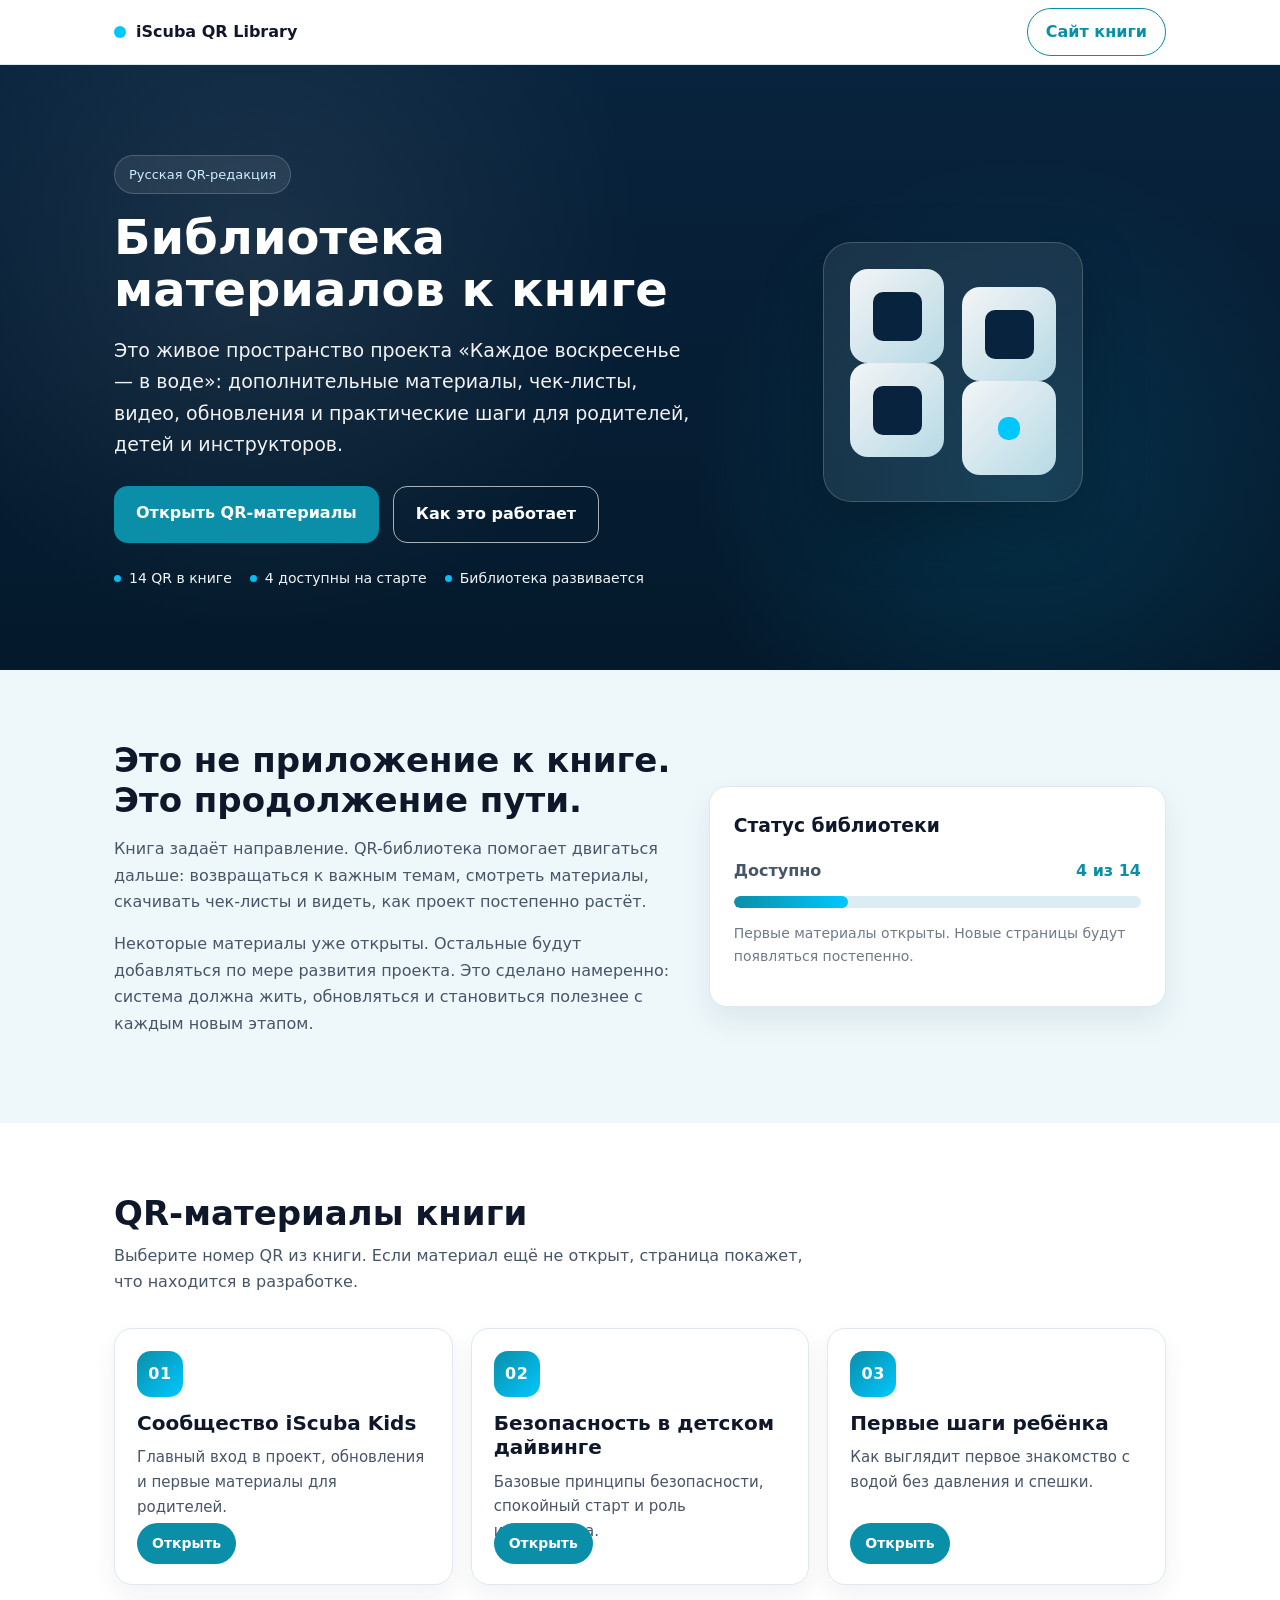
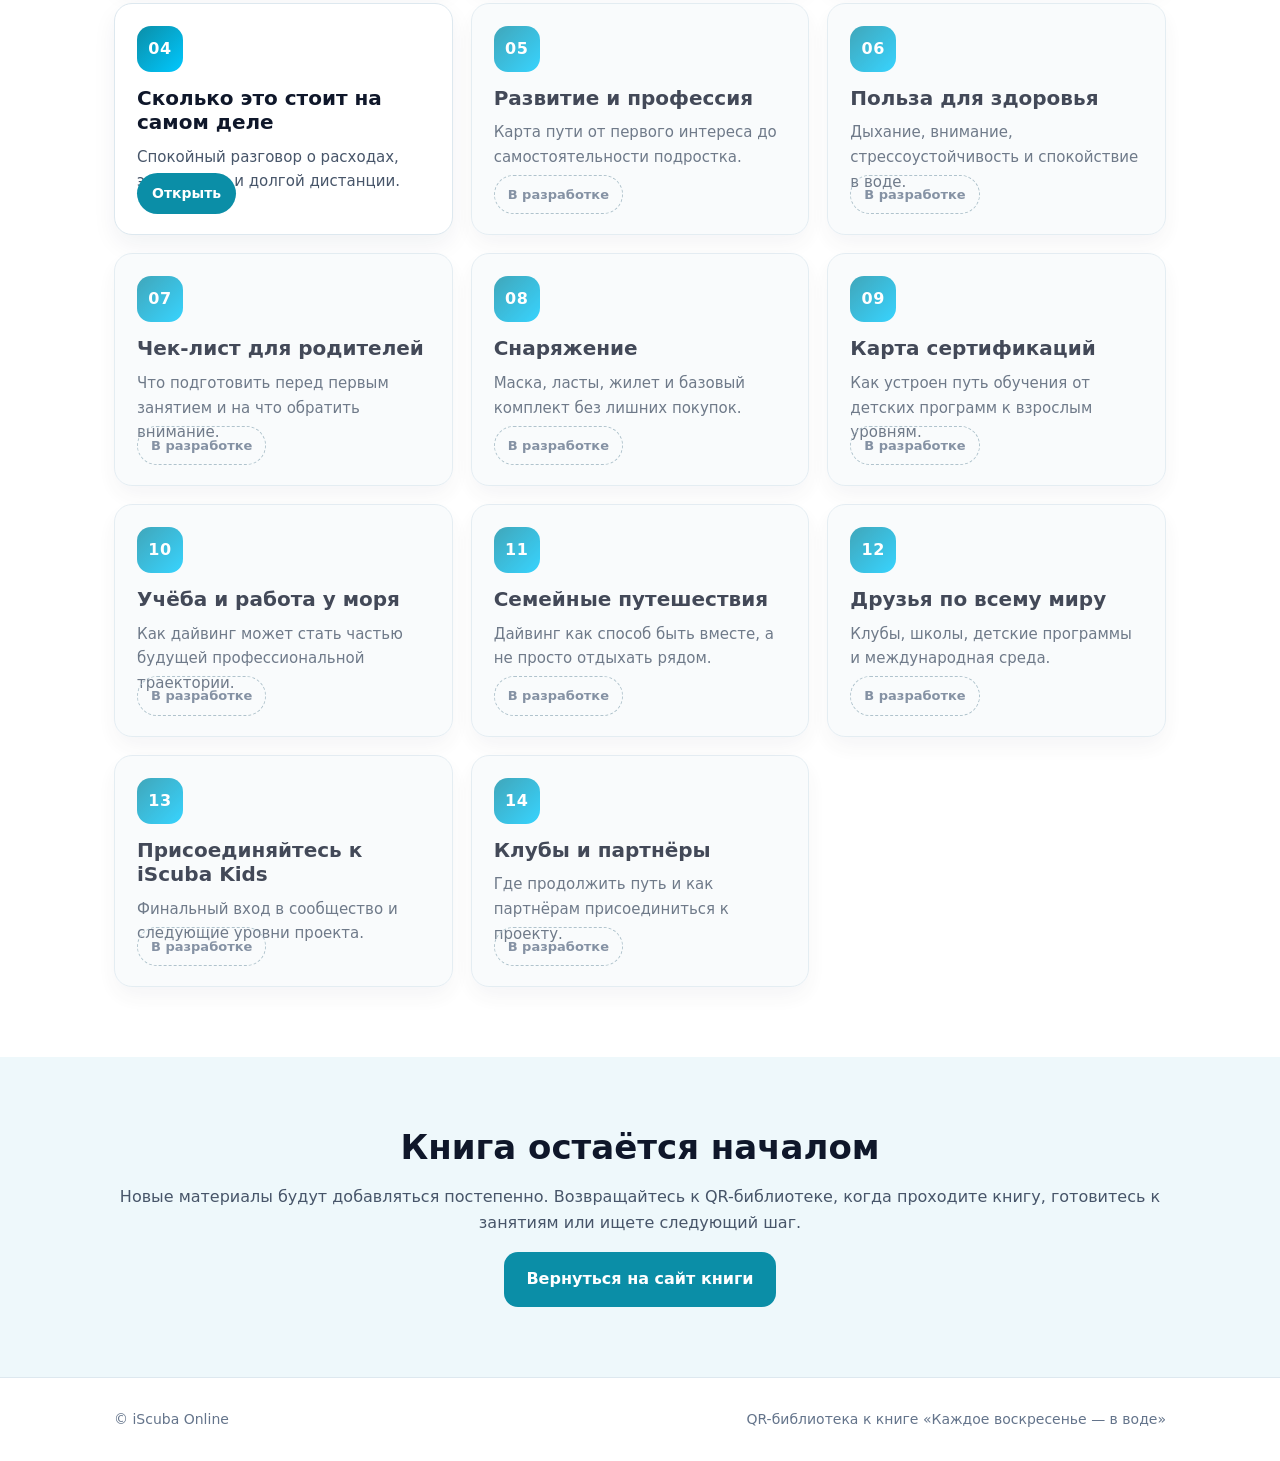
==== index.html @ 558b6eef "Initial QR RU site" ====
<!DOCTYPE html>
<html lang="ru">
<head>
  <meta charset="UTF-8" />
  <meta name="viewport" content="width=device-width, initial-scale=1.0" />

  <title>QR-библиотека iScuba | Каждое воскресенье — в воде</title>
  <meta name="description" content="QR-библиотека материалов к книге «Каждое воскресенье — в воде». Дополнительные материалы, чек-листы, видео и обновления проекта iScuba." />

  <link rel="stylesheet" href="css/main.css" />

  <script src="js/pixel.js"></script>
  <script src="js/analytics.js"></script>
</head>

<body>

<header class="header">
  <div class="container row">
    <a class="brand" href="/">
      <span class="dot"></span>
      <span>iScuba QR Library</span>
    </a>

    <nav class="topnav">
      <a href="https://book.iscuba.online/ru/" target="_blank" rel="noopener">
        Сайт книги
      </a>
    </nav>
  </div>
</header>

<main>

<section class="hero">
  <div class="container hero-grid">
    <div>
      <span class="badge">Русская QR-редакция</span>

      <h1>Библиотека материалов к книге</h1>

      <p class="lead">
        Это живое пространство проекта «Каждое воскресенье — в воде»:
        дополнительные материалы, чек-листы, видео, обновления и практические шаги
        для родителей, детей и инструкторов.
      </p>

      <div class="cta-wrap">
        <a class="cta" href="#qr-list">Открыть QR-материалы</a>
        <a class="cta secondary" href="#about">Как это работает</a>
      </div>

      <div class="kpis">
        <span><i class="dot"></i> 14 QR в книге</span>
        <span><i class="dot"></i> 4 доступны на старте</span>
        <span><i class="dot"></i> Библиотека развивается</span>
      </div>
    </div>

    <div class="figure qr-figure">
      <div class="qr-symbol">
        <span></span><span></span><span></span><span></span>
      </div>
    </div>
  </div>
</section>

<section class="section muted" id="about">
  <div class="container twocol">
    <div>
      <h2>Это не приложение к книге. Это продолжение пути.</h2>

      <p>
        Книга задаёт направление. QR-библиотека помогает двигаться дальше:
        возвращаться к важным темам, смотреть материалы, скачивать чек-листы
        и видеть, как проект постепенно растёт.
      </p>

      <p>
        Некоторые материалы уже открыты. Остальные будут добавляться по мере развития
        проекта. Это сделано намеренно: система должна жить, обновляться и становиться
        полезнее с каждым новым этапом.
      </p>
    </div>

    <div class="progress-card">
      <h3>Статус библиотеки</h3>

      <div class="progress-row">
        <span>Доступно</span>
        <strong>4 из 14</strong>
      </div>

      <div class="progress-bar">
        <span style="width:28%"></span>
      </div>

      <p class="note">
        Первые материалы открыты. Новые страницы будут появляться постепенно.
      </p>
    </div>
  </div>
</section>

<section class="section" id="qr-list">
  <div class="container">
    <div class="section-head">
      <h2>QR-материалы книги</h2>
      <p>
        Выберите номер QR из книги. Если материал ещё не открыт, страница покажет,
        что находится в разработке.
      </p>
    </div>

    <div class="qr-grid">

      <article class="qr-card available">
        <div class="qr-num">01</div>
        <h3>Сообщество iScuba Kids</h3>
        <p>Главный вход в проект, обновления и первые материалы для родителей.</p>
        <a href="01.html" class="card-link">Открыть</a>
      </article>

      <article class="qr-card available">
        <div class="qr-num">02</div>
        <h3>Безопасность в детском дайвинге</h3>
        <p>Базовые принципы безопасности, спокойный старт и роль инструктора.</p>
        <a href="02.html" class="card-link">Открыть</a>
      </article>

      <article class="qr-card available">
        <div class="qr-num">03</div>
        <h3>Первые шаги ребёнка</h3>
        <p>Как выглядит первое знакомство с водой без давления и спешки.</p>
        <a href="03.html" class="card-link">Открыть</a>
      </article>

      <article class="qr-card available">
        <div class="qr-num">04</div>
        <h3>Сколько это стоит на самом деле</h3>
        <p>Спокойный разговор о расходах, экипировке и долгой дистанции.</p>
        <a href="04.html" class="card-link">Открыть</a>
      </article>

      <article class="qr-card pending">
        <div class="qr-num">05</div>
        <h3>Развитие и профессия</h3>
        <p>Карта пути от первого интереса до самостоятельности подростка.</p>
        <span class="status">В разработке</span>
      </article>

      <article class="qr-card pending">
        <div class="qr-num">06</div>
        <h3>Польза для здоровья</h3>
        <p>Дыхание, внимание, стрессоустойчивость и спокойствие в воде.</p>
        <span class="status">В разработке</span>
      </article>

      <article class="qr-card pending">
        <div class="qr-num">07</div>
        <h3>Чек-лист для родителей</h3>
        <p>Что подготовить перед первым занятием и на что обратить внимание.</p>
        <span class="status">В разработке</span>
      </article>

      <article class="qr-card pending">
        <div class="qr-num">08</div>
        <h3>Снаряжение</h3>
        <p>Маска, ласты, жилет и базовый комплект без лишних покупок.</p>
        <span class="status">В разработке</span>
      </article>

      <article class="qr-card pending">
        <div class="qr-num">09</div>
        <h3>Карта сертификаций</h3>
        <p>Как устроен путь обучения от детских программ к взрослым уровням.</p>
        <span class="status">В разработке</span>
      </article>

      <article class="qr-card pending">
        <div class="qr-num">10</div>
        <h3>Учёба и работа у моря</h3>
        <p>Как дайвинг может стать частью будущей профессиональной траектории.</p>
        <span class="status">В разработке</span>
      </article>

      <article class="qr-card pending">
        <div class="qr-num">11</div>
        <h3>Семейные путешествия</h3>
        <p>Дайвинг как способ быть вместе, а не просто отдыхать рядом.</p>
        <span class="status">В разработке</span>
      </article>

      <article class="qr-card pending">
        <div class="qr-num">12</div>
        <h3>Друзья по всему миру</h3>
        <p>Клубы, школы, детские программы и международная среда.</p>
        <span class="status">В разработке</span>
      </article>

      <article class="qr-card pending">
        <div class="qr-num">13</div>
        <h3>Присоединяйтесь к iScuba Kids</h3>
        <p>Финальный вход в сообщество и следующие уровни проекта.</p>
        <span class="status">В разработке</span>
      </article>

      <article class="qr-card pending">
        <div class="qr-num">14</div>
        <h3>Клубы и партнёры</h3>
        <p>Где продолжить путь и как партнёрам присоединиться к проекту.</p>
        <span class="status">В разработке</span>
      </article>

    </div>
  </div>
</section>

<section class="section muted">
  <div class="container center">
    <h2>Книга остаётся началом</h2>
    <p>
      Новые материалы будут добавляться постепенно. Возвращайтесь к QR-библиотеке,
      когда проходите книгу, готовитесь к занятиям или ищете следующий шаг.
    </p>
    <a class="cta" href="https://book.iscuba.online/ru/" target="_blank" rel="noopener">
      Вернуться на сайт книги
    </a>
  </div>
</section>

</main>

<footer class="footer">
  <div class="container row">
    <div>© iScuba Online</div>
    <div>QR-библиотека к книге «Каждое воскресенье — в воде»</div>
  </div>
</footer>

<noscript>
  <img height="1" width="1" style="display:none"
       src="https://www.facebook.com/tr?id=3153750001397422&ev=PageView&noscript=1" />
</noscript>

<script>
  trackQR("home");
</script>

</body>
</html>
---- css/main.css ----
/* ===================================================
   iScuba QR Library
   Theme v1.0
=================================================== */

:root{

    --deep:#08233d;
    --deep-2:#04192b;

    --teal:#0b8ea7;
    --teal-2:#08748a;

    --accent:#00c8ff;

    --mist:#eef8fb;
    --sand:#f8fbfc;

    --ink:#0f172a;
    --body:#475569;

    --line:#dde8ef;

    --ok:#18b879;

    --hero-img-opacity:.16;
    --hero-grad-top:.18;
    --hero-grad-mid:.10;
    --hero-grad-bot:.32;

}

*{
    box-sizing:border-box;
}

html{
    scroll-behavior:smooth;
}

body{

    margin:0;

    font-family:
    system-ui,
    -apple-system,
    "Segoe UI",
    Roboto,
    Arial,
    sans-serif;

    color:var(--body);

    background:white;

    line-height:1.65;

}

.container{

    max-width:1100px;

    margin:auto;

    padding:0 24px;

}

.section{

    padding:70px 0;

}

.center{

    text-align:center;

}

/* ---------------- HEADER ---------------- */

.header{

    position:sticky;

    top:0;

    z-index:100;

    background:rgba(255,255,255,.88);

    backdrop-filter:blur(10px);

    border-bottom:1px solid var(--line);

}

.header .row{

    display:flex;

    justify-content:space-between;

    align-items:center;

    height:64px;

}

.brand{

    display:flex;

    align-items:center;

    gap:10px;

    text-decoration:none;

    color:var(--ink);

    font-weight:800;

}

.brand .dot{

    width:12px;

    height:12px;

    border-radius:50%;

    background:var(--accent);

}

.topnav a{

    display:inline-block;

    padding:10px 18px;

    border-radius:999px;

    border:1px solid var(--teal);

    text-decoration:none;

    color:var(--teal);

    font-weight:700;

    transition:.25s;

}

.topnav a:hover{

    background:var(--teal);

    color:white;

}

/* ---------------- HERO ---------------- */

.hero{

    position:relative;

    overflow:hidden;

    background:linear-gradient(
        180deg,
        var(--deep),
        var(--deep-2)
    );

    color:white;

    padding:90px 0 80px;

}

.hero::before{

    content:"";

    position:absolute;

    inset:0;

    background:
    radial-gradient(circle at 20% 30%,rgba(255,255,255,.08),transparent 35%),
    radial-gradient(circle at 80% 70%,rgba(0,200,255,.12),transparent 30%);

    opacity:1;

}

.hero-grid{

    position:relative;

    display:grid;

    grid-template-columns:1.15fr .85fr;

    gap:50px;

    align-items:center;

}

.hero h1{

    font-size:48px;

    line-height:1.08;

    margin:18px 0;

}

.lead{

    font-size:19px;

    opacity:.94;

    max-width:620px;

}

.badge{

    display:inline-block;

    padding:8px 14px;

    border-radius:999px;

    background:rgba(255,255,255,.08);

    border:1px solid rgba(255,255,255,.18);

    color:#cdefff;

    font-size:13px;

}
/* ---------------- BUTTONS ---------------- */

.cta-wrap{
    display:flex;
    flex-wrap:wrap;
    gap:14px;
    margin-top:26px;
}

.cta{
    display:inline-block;
    padding:14px 22px;
    border-radius:14px;
    background:var(--teal);
    color:white;
    text-decoration:none;
    font-weight:800;
    transition:.25s;
}

.cta:hover{
    background:var(--teal-2);
    transform:translateY(-1px);
}

.cta.secondary{
    background:transparent;
    border:1px solid rgba(255,255,255,.65);
}

.cta.secondary:hover{
    background:rgba(255,255,255,.1);
}

/* ---------------- KPI ---------------- */

.kpis{
    display:flex;
    flex-wrap:wrap;
    gap:18px;
    margin-top:24px;
    font-size:14px;
    opacity:.95;
}

.kpis span{
    display:inline-flex;
    align-items:center;
    gap:8px;
}

.kpis .dot{
    width:7px;
    height:7px;
    border-radius:50%;
    background:var(--accent);
}

/* ---------------- QR HERO SYMBOL ---------------- */

.qr-figure{
    display:flex;
    justify-content:center;
    align-items:center;
}

.qr-symbol{
    width:260px;
    height:260px;
    display:grid;
    grid-template-columns:repeat(2,1fr);
    gap:18px;
    padding:26px;
    border-radius:28px;
    background:rgba(255,255,255,.08);
    border:1px solid rgba(255,255,255,.18);
    box-shadow:0 24px 60px rgba(0,0,0,.25);
}

.qr-symbol span{
    border-radius:18px;
    background:
        linear-gradient(135deg,rgba(255,255,255,.95),rgba(210,245,255,.85));
    position:relative;
}

.qr-symbol span::after{
    content:"";
    position:absolute;
    inset:24%;
    border-radius:10px;
    background:var(--deep);
}

.qr-symbol span:nth-child(2){
    transform:translateY(18px);
}

.qr-symbol span:nth-child(3){
    transform:translateY(-18px);
}

.qr-symbol span:nth-child(4)::after{
    inset:38%;
    background:var(--accent);
}

/* ---------------- PROGRESS ---------------- */

.progress-card{
    background:white;
    border:1px solid var(--line);
    border-radius:18px;
    padding:24px;
    box-shadow:0 14px 30px rgba(8,35,61,.08);
}

.progress-card h3{
    margin:0 0 16px;
    color:var(--ink);
}

.progress-row{
    display:flex;
    justify-content:space-between;
    gap:16px;
    margin-bottom:12px;
}

.progress-row span{
    font-weight:600;
}

.progress-row strong{
    color:var(--teal);
}

.progress-bar{
    height:12px;
    border-radius:999px;
    background:#dcecf3;
    overflow:hidden;
    margin-bottom:14px;
}

.progress-bar span{
    display:block;
    height:100%;
    border-radius:999px;
    background:linear-gradient(90deg,var(--teal),var(--accent));
}

.note{
    font-size:14px;
    opacity:.78;
}

/* ---------------- BASIC CONTENT ---------------- */

h2{
    margin:0 0 16px;
    color:var(--ink);
    font-size:34px;
    line-height:1.18;
}

h3{
    color:var(--ink);
}

.muted{
    background:var(--mist);
}

.twocol{
    display:grid;
    grid-template-columns:1.1fr .9fr;
    gap:36px;
    align-items:center;
}
/* ---------------- SECTION HEAD ---------------- */

.section-head{
    max-width:720px;
    margin-bottom:32px;
}

.section-head h2{
    margin-bottom:10px;
}

.section-head p{
    margin:0;
}

/* ---------------- QR GRID ---------------- */

.qr-grid{
    display:grid;
    grid-template-columns:repeat(auto-fit,minmax(260px,1fr));
    gap:18px;
}

.qr-card{
    position:relative;
    min-height:230px;
    padding:22px;
    border-radius:18px;
    background:#fafdfe;
    border:1px solid var(--line);
    box-shadow:0 10px 24px rgba(8,35,61,.06);
    transition:.25s;
}

.qr-card:hover{
    transform:translateY(-3px);
    box-shadow:0 18px 36px rgba(8,35,61,.11);
    border-color:rgba(11,142,167,.45);
}

.qr-card.available{
    background:white;
}

.qr-card.pending{
    background:#f8fbfc;
    opacity:.78;
}

.qr-num{
    display:inline-flex;
    align-items:center;
    justify-content:center;
    width:46px;
    height:46px;
    margin-bottom:14px;
    border-radius:14px;
    background:linear-gradient(135deg,var(--teal),var(--accent));
    color:white;
    font-weight:900;
    letter-spacing:.04em;
}

.qr-card h3{
    margin:0 0 10px;
    font-size:20px;
    line-height:1.22;
}

.qr-card p{
    margin:0 0 18px;
    font-size:15px;
}

.card-link{
    position:absolute;
    left:22px;
    bottom:20px;
    display:inline-block;
    padding:9px 15px;
    border-radius:999px;
    background:var(--teal);
    color:white;
    text-decoration:none;
    font-weight:800;
    font-size:14px;
    transition:.25s;
}

.card-link:hover{
    background:var(--teal-2);
}

.status{
    position:absolute;
    left:22px;
    bottom:20px;
    display:inline-block;
    padding:8px 13px;
    border-radius:999px;
    border:1px dashed #9bb3bf;
    color:#64748b;
    font-size:13px;
    font-weight:700;
}

/* ---------------- FOOTER ---------------- */

.footer{
    padding:30px 0;
    border-top:1px solid var(--line);
    color:#64748b;
    font-size:14px;
}

.footer .row{
    display:flex;
    justify-content:space-between;
    gap:14px;
    flex-wrap:wrap;
}

/* ---------------- RESPONSIVE ---------------- */

@media (max-width:900px){

    .hero{
        padding:72px 0 64px;
    }

    .hero-grid,
    .twocol{
        grid-template-columns:1fr;
    }

    .hero h1{
        font-size:38px;
    }

    .lead{
        font-size:17px;
    }

    .qr-symbol{
        width:220px;
        height:220px;
    }

}

@media (max-width:600px){

    .container{
        padding:0 18px;
    }

    .header .row{
        height:auto;
        min-height:64px;
        gap:12px;
        padding:10px 0;
        align-items:flex-start;
        flex-direction:column;
    }

    .topnav a{
        padding:8px 14px;
        font-size:14px;
    }

    .hero h1{
        font-size:32px;
    }

    h2{
        font-size:28px;
    }

    .section{
        padding:52px 0;
    }

    .qr-card{
        min-height:220px;
    }

}
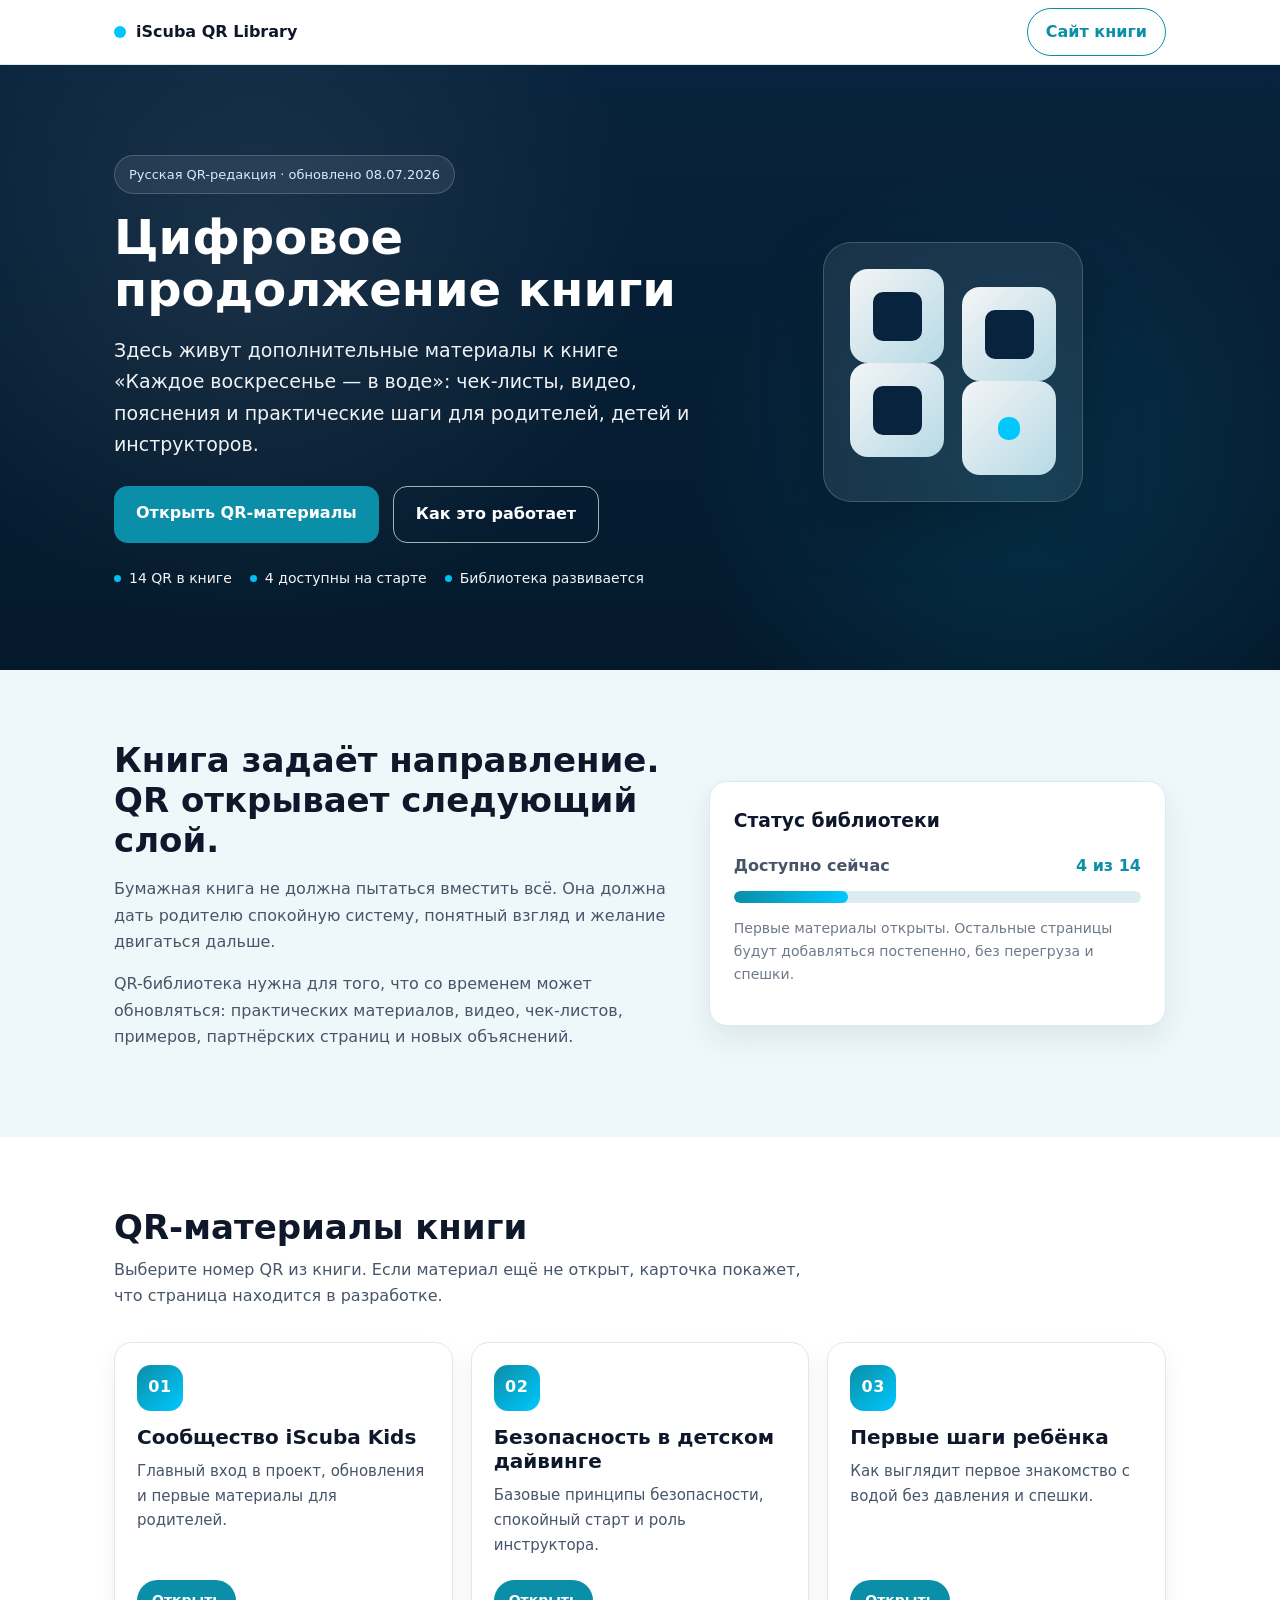
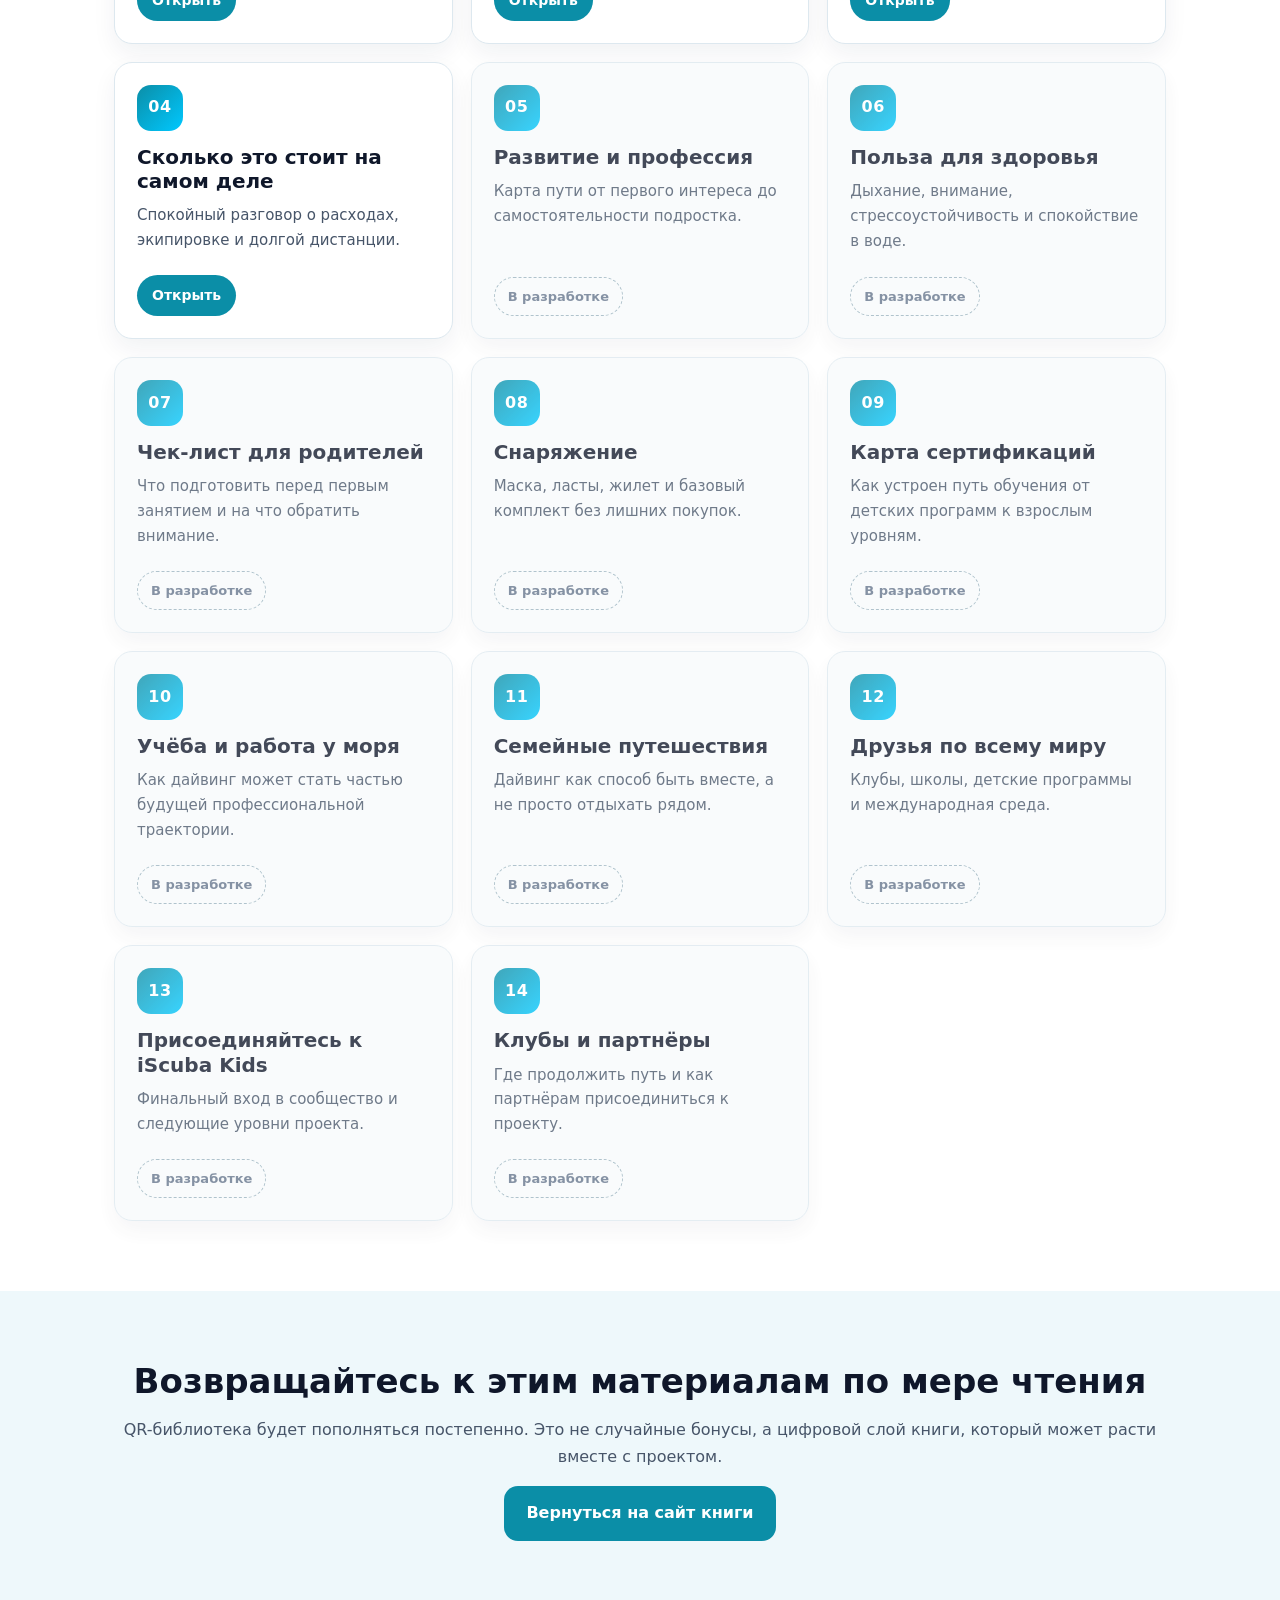
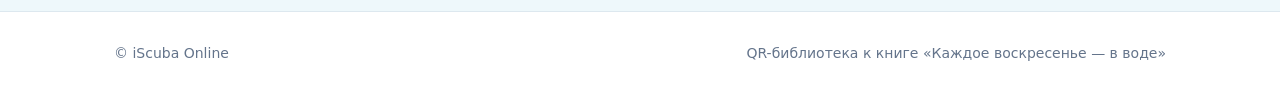
==== commit 7a582792: "08/07-03" ====
--- a/index.html
+++ b/index.html
@@ -5,7 +5,7 @@
   <meta name="viewport" content="width=device-width, initial-scale=1.0" />
 
   <title>QR-библиотека iScuba | Каждое воскресенье — в воде</title>
-  <meta name="description" content="QR-библиотека материалов к книге «Каждое воскресенье — в воде». Дополнительные материалы, чек-листы, видео и обновления проекта iScuba." />
+  <meta name="description" content="QR-библиотека материалов к книге «Каждое воскресенье — в воде»: дополнительные материалы, чек-листы, видео и обновления проекта iScuba." />
 
   <link rel="stylesheet" href="css/main.css" />
 
@@ -35,14 +35,13 @@
 <section class="hero">
   <div class="container hero-grid">
     <div>
-      <span class="badge">Русская QR-редакция</span>
-
-      <h1>Библиотека материалов к книге</h1>
+      <span class="badge">Русская QR-редакция · обновлено 08.07.2026</span>
+
+      <h1>Цифровое продолжение книги</h1>
 
       <p class="lead">
-        Это живое пространство проекта «Каждое воскресенье — в воде»:
-        дополнительные материалы, чек-листы, видео, обновления и практические шаги
-        для родителей, детей и инструкторов.
+        Здесь живут дополнительные материалы к книге «Каждое воскресенье — в воде»:
+        чек-листы, видео, пояснения и практические шаги для родителей, детей и инструкторов.
       </p>
 
       <div class="cta-wrap">
@@ -68,18 +67,17 @@
 <section class="section muted" id="about">
   <div class="container twocol">
     <div>
-      <h2>Это не приложение к книге. Это продолжение пути.</h2>
+      <h2>Книга задаёт направление. QR открывает следующий слой.</h2>
 
       <p>
-        Книга задаёт направление. QR-библиотека помогает двигаться дальше:
-        возвращаться к важным темам, смотреть материалы, скачивать чек-листы
-        и видеть, как проект постепенно растёт.
+        Бумажная книга не должна пытаться вместить всё. Она должна дать родителю
+        спокойную систему, понятный взгляд и желание двигаться дальше.
       </p>
 
       <p>
-        Некоторые материалы уже открыты. Остальные будут добавляться по мере развития
-        проекта. Это сделано намеренно: система должна жить, обновляться и становиться
-        полезнее с каждым новым этапом.
+        QR-библиотека нужна для того, что со временем может обновляться:
+        практических материалов, видео, чек-листов, примеров, партнёрских страниц
+        и новых объяснений.
       </p>
     </div>
 
@@ -87,7 +85,7 @@
       <h3>Статус библиотеки</h3>
 
       <div class="progress-row">
-        <span>Доступно</span>
+        <span>Доступно сейчас</span>
         <strong>4 из 14</strong>
       </div>
 
@@ -96,7 +94,8 @@
       </div>
 
       <p class="note">
-        Первые материалы открыты. Новые страницы будут появляться постепенно.
+        Первые материалы открыты. Остальные страницы будут добавляться постепенно,
+        без перегруза и спешки.
       </p>
     </div>
   </div>
@@ -107,8 +106,8 @@
     <div class="section-head">
       <h2>QR-материалы книги</h2>
       <p>
-        Выберите номер QR из книги. Если материал ещё не открыт, страница покажет,
-        что находится в разработке.
+        Выберите номер QR из книги. Если материал ещё не открыт, карточка покажет,
+        что страница находится в разработке.
       </p>
     </div>
 
@@ -118,28 +117,28 @@
         <div class="qr-num">01</div>
         <h3>Сообщество iScuba Kids</h3>
         <p>Главный вход в проект, обновления и первые материалы для родителей.</p>
-        <a href="01.html" class="card-link">Открыть</a>
+        <a href="qr/01.html" class="card-link">Открыть</a>
       </article>
 
       <article class="qr-card available">
         <div class="qr-num">02</div>
         <h3>Безопасность в детском дайвинге</h3>
         <p>Базовые принципы безопасности, спокойный старт и роль инструктора.</p>
-        <a href="02.html" class="card-link">Открыть</a>
+        <a href="qr/02.html" class="card-link">Открыть</a>
       </article>
 
       <article class="qr-card available">
         <div class="qr-num">03</div>
         <h3>Первые шаги ребёнка</h3>
         <p>Как выглядит первое знакомство с водой без давления и спешки.</p>
-        <a href="03.html" class="card-link">Открыть</a>
+        <a href="qr/03.html" class="card-link">Открыть</a>
       </article>
 
       <article class="qr-card available">
         <div class="qr-num">04</div>
         <h3>Сколько это стоит на самом деле</h3>
         <p>Спокойный разговор о расходах, экипировке и долгой дистанции.</p>
-        <a href="04.html" class="card-link">Открыть</a>
+        <a href="qr/04.html" class="card-link">Открыть</a>
       </article>
 
       <article class="qr-card pending">
@@ -218,10 +217,10 @@
 
 <section class="section muted">
   <div class="container center">
-    <h2>Книга остаётся началом</h2>
+    <h2>Возвращайтесь к этим материалам по мере чтения</h2>
     <p>
-      Новые материалы будут добавляться постепенно. Возвращайтесь к QR-библиотеке,
-      когда проходите книгу, готовитесь к занятиям или ищете следующий шаг.
+      QR-библиотека будет пополняться постепенно. Это не случайные бонусы,
+      а цифровой слой книги, который может расти вместе с проектом.
     </p>
     <a class="cta" href="https://book.iscuba.online/ru/" target="_blank" rel="noopener">
       Вернуться на сайт книги
--- a/css/main.css
+++ b/css/main.css
@@ -4,256 +4,139 @@
 =================================================== */
 
 :root{
-
     --deep:#08233d;
     --deep-2:#04192b;
-
     --teal:#0b8ea7;
     --teal-2:#08748a;
-
     --accent:#00c8ff;
-
     --mist:#eef8fb;
     --sand:#f8fbfc;
-
     --ink:#0f172a;
     --body:#475569;
-
     --line:#dde8ef;
-
     --ok:#18b879;
-
-    --hero-img-opacity:.16;
-    --hero-grad-top:.18;
-    --hero-grad-mid:.10;
-    --hero-grad-bot:.32;
-
-}
-
-*{
-    box-sizing:border-box;
-}
-
-html{
-    scroll-behavior:smooth;
-}
+}
+
+*{ box-sizing:border-box; }
+
+html{ scroll-behavior:smooth; }
 
 body{
-
     margin:0;
-
-    font-family:
-    system-ui,
-    -apple-system,
-    "Segoe UI",
-    Roboto,
-    Arial,
-    sans-serif;
-
+    font-family:system-ui,-apple-system,"Segoe UI",Roboto,Arial,sans-serif;
     color:var(--body);
-
     background:white;
-
     line-height:1.65;
-
 }
 
 .container{
-
     max-width:1100px;
-
     margin:auto;
-
     padding:0 24px;
-
-}
-
-.section{
-
-    padding:70px 0;
-
-}
-
-.center{
-
-    text-align:center;
-
-}
-
-/* ---------------- HEADER ---------------- */
+}
+
+.section{ padding:70px 0; }
+.center{ text-align:center; }
+.muted{ background:var(--mist); }
 
 .header{
-
     position:sticky;
-
     top:0;
-
     z-index:100;
-
     background:rgba(255,255,255,.88);
-
     backdrop-filter:blur(10px);
-
     border-bottom:1px solid var(--line);
-
 }
 
 .header .row{
-
-    display:flex;
-
+    display:flex;
     justify-content:space-between;
-
-    align-items:center;
-
+    align-items:center;
     height:64px;
-
 }
 
 .brand{
-
-    display:flex;
-
-    align-items:center;
-
+    display:flex;
+    align-items:center;
     gap:10px;
-
     text-decoration:none;
-
     color:var(--ink);
-
     font-weight:800;
-
 }
 
 .brand .dot{
-
     width:12px;
-
     height:12px;
-
     border-radius:50%;
-
     background:var(--accent);
-
 }
 
 .topnav a{
-
     display:inline-block;
-
     padding:10px 18px;
-
-    border-radius:999px;
-
+    border-radius:999px;
     border:1px solid var(--teal);
-
     text-decoration:none;
-
     color:var(--teal);
-
     font-weight:700;
-
     transition:.25s;
-
 }
 
 .topnav a:hover{
-
     background:var(--teal);
-
     color:white;
-
-}
-
-/* ---------------- HERO ---------------- */
+}
+
+/* HERO */
 
 .hero{
-
     position:relative;
-
     overflow:hidden;
-
-    background:linear-gradient(
-        180deg,
-        var(--deep),
-        var(--deep-2)
-    );
-
+    background:linear-gradient(180deg,var(--deep),var(--deep-2));
     color:white;
-
     padding:90px 0 80px;
-
 }
 
 .hero::before{
-
     content:"";
-
     position:absolute;
-
     inset:0;
-
     background:
-    radial-gradient(circle at 20% 30%,rgba(255,255,255,.08),transparent 35%),
-    radial-gradient(circle at 80% 70%,rgba(0,200,255,.12),transparent 30%);
-
-    opacity:1;
-
+        radial-gradient(circle at 20% 30%,rgba(255,255,255,.08),transparent 35%),
+        radial-gradient(circle at 80% 70%,rgba(0,200,255,.12),transparent 30%);
 }
 
 .hero-grid{
-
     position:relative;
-
     display:grid;
-
     grid-template-columns:1.15fr .85fr;
-
     gap:50px;
-
-    align-items:center;
-
+    align-items:center;
 }
 
 .hero h1{
-
     font-size:48px;
-
     line-height:1.08;
-
     margin:18px 0;
-
 }
 
 .lead{
-
     font-size:19px;
-
     opacity:.94;
-
     max-width:620px;
-
 }
 
 .badge{
-
     display:inline-block;
-
     padding:8px 14px;
-
-    border-radius:999px;
-
+    border-radius:999px;
     background:rgba(255,255,255,.08);
-
     border:1px solid rgba(255,255,255,.18);
-
     color:#cdefff;
-
     font-size:13px;
-
-}
-/* ---------------- BUTTONS ---------------- */
+}
+
+/* BUTTONS */
 
 .cta-wrap{
     display:flex;
@@ -287,7 +170,7 @@
     background:rgba(255,255,255,.1);
 }
 
-/* ---------------- KPI ---------------- */
+/* KPI */
 
 .kpis{
     display:flex;
@@ -311,7 +194,7 @@
     background:var(--accent);
 }
 
-/* ---------------- QR HERO SYMBOL ---------------- */
+/* QR SYMBOL */
 
 .qr-figure{
     display:flex;
@@ -334,8 +217,7 @@
 
 .qr-symbol span{
     border-radius:18px;
-    background:
-        linear-gradient(135deg,rgba(255,255,255,.95),rgba(210,245,255,.85));
+    background:linear-gradient(135deg,rgba(255,255,255,.95),rgba(210,245,255,.85));
     position:relative;
 }
 
@@ -347,20 +229,33 @@
     background:var(--deep);
 }
 
-.qr-symbol span:nth-child(2){
-    transform:translateY(18px);
-}
-
-.qr-symbol span:nth-child(3){
-    transform:translateY(-18px);
-}
+.qr-symbol span:nth-child(2){ transform:translateY(18px); }
+.qr-symbol span:nth-child(3){ transform:translateY(-18px); }
 
 .qr-symbol span:nth-child(4)::after{
     inset:38%;
     background:var(--accent);
 }
 
-/* ---------------- PROGRESS ---------------- */
+/* CONTENT */
+
+h2{
+    margin:0 0 16px;
+    color:var(--ink);
+    font-size:34px;
+    line-height:1.18;
+}
+
+h3{ color:var(--ink); }
+
+.twocol{
+    display:grid;
+    grid-template-columns:1.1fr .9fr;
+    gap:36px;
+    align-items:center;
+}
+
+/* PROGRESS */
 
 .progress-card{
     background:white;
@@ -382,13 +277,8 @@
     margin-bottom:12px;
 }
 
-.progress-row span{
-    font-weight:600;
-}
-
-.progress-row strong{
-    color:var(--teal);
-}
+.progress-row span{ font-weight:600; }
+.progress-row strong{ color:var(--teal); }
 
 .progress-bar{
     height:12px;
@@ -410,45 +300,17 @@
     opacity:.78;
 }
 
-/* ---------------- BASIC CONTENT ---------------- */
-
-h2{
-    margin:0 0 16px;
-    color:var(--ink);
-    font-size:34px;
-    line-height:1.18;
-}
-
-h3{
-    color:var(--ink);
-}
-
-.muted{
-    background:var(--mist);
-}
-
-.twocol{
-    display:grid;
-    grid-template-columns:1.1fr .9fr;
-    gap:36px;
-    align-items:center;
-}
-/* ---------------- SECTION HEAD ---------------- */
+/* SECTION HEAD */
 
 .section-head{
     max-width:720px;
     margin-bottom:32px;
 }
 
-.section-head h2{
-    margin-bottom:10px;
-}
-
-.section-head p{
-    margin:0;
-}
-
-/* ---------------- QR GRID ---------------- */
+.section-head h2{ margin-bottom:10px; }
+.section-head p{ margin:0; }
+
+/* QR GRID */
 
 .qr-grid{
     display:grid;
@@ -457,7 +319,6 @@
 }
 
 .qr-card{
-    position:relative;
     min-height:230px;
     padding:22px;
     border-radius:18px;
@@ -465,6 +326,10 @@
     border:1px solid var(--line);
     box-shadow:0 10px 24px rgba(8,35,61,.06);
     transition:.25s;
+
+    display:flex;
+    flex-direction:column;
+    align-items:flex-start;
 }
 
 .qr-card:hover{
@@ -473,9 +338,7 @@
     border-color:rgba(11,142,167,.45);
 }
 
-.qr-card.available{
-    background:white;
-}
+.qr-card.available{ background:white; }
 
 .qr-card.pending{
     background:#f8fbfc;
@@ -503,15 +366,17 @@
 }
 
 .qr-card p{
-    margin:0 0 18px;
+    margin:0 0 22px;
     font-size:15px;
 }
 
+.card-link,
+.status{
+    margin-top:auto;
+    display:inline-block;
+}
+
 .card-link{
-    position:absolute;
-    left:22px;
-    bottom:20px;
-    display:inline-block;
     padding:9px 15px;
     border-radius:999px;
     background:var(--teal);
@@ -522,15 +387,9 @@
     transition:.25s;
 }
 
-.card-link:hover{
-    background:var(--teal-2);
-}
+.card-link:hover{ background:var(--teal-2); }
 
 .status{
-    position:absolute;
-    left:22px;
-    bottom:20px;
-    display:inline-block;
     padding:8px 13px;
     border-radius:999px;
     border:1px dashed #9bb3bf;
@@ -539,7 +398,7 @@
     font-weight:700;
 }
 
-/* ---------------- FOOTER ---------------- */
+/* FOOTER */
 
 .footer{
     padding:30px 0;
@@ -555,10 +414,9 @@
     flex-wrap:wrap;
 }
 
-/* ---------------- RESPONSIVE ---------------- */
+/* RESPONSIVE */
 
 @media (max-width:900px){
-
     .hero{
         padding:72px 0 64px;
     }
@@ -580,11 +438,9 @@
         width:220px;
         height:220px;
     }
-
 }
 
 @media (max-width:600px){
-
     .container{
         padding:0 18px;
     }
@@ -618,5 +474,4 @@
     .qr-card{
         min-height:220px;
     }
-
 }
